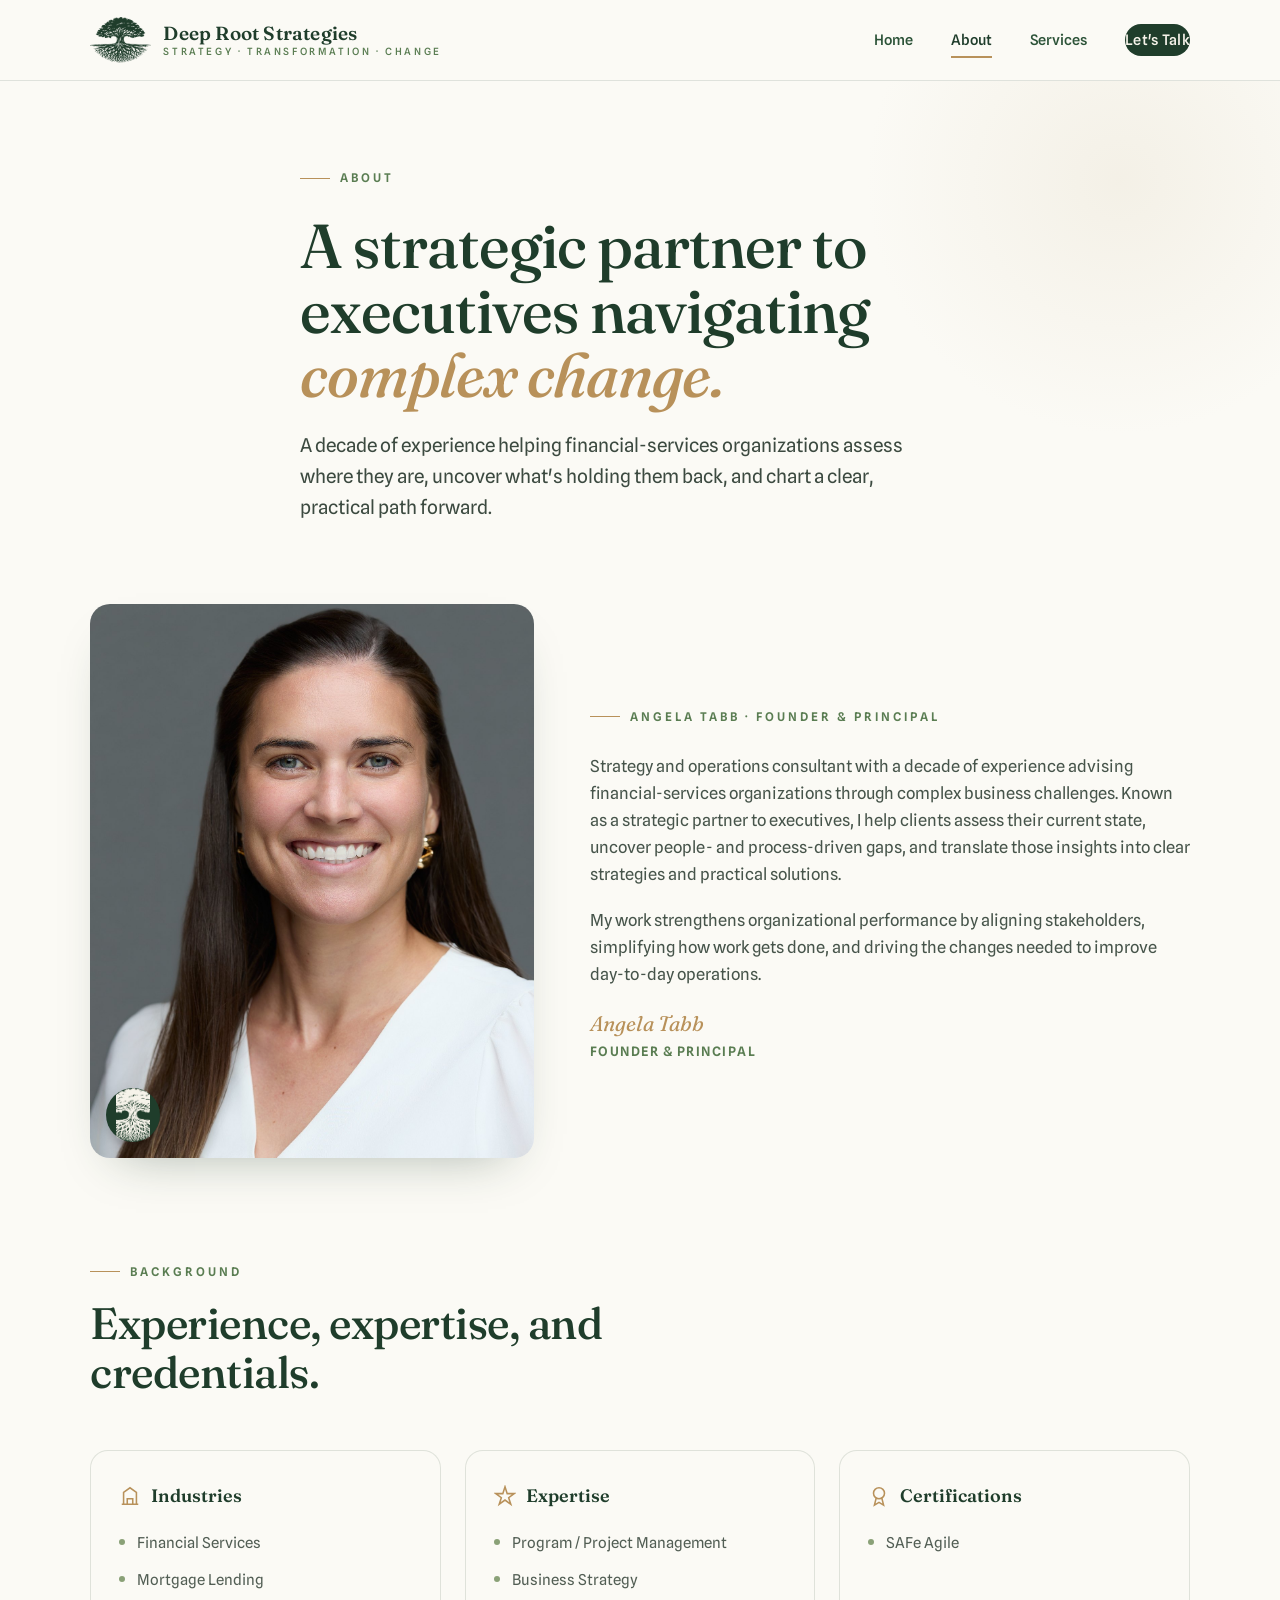
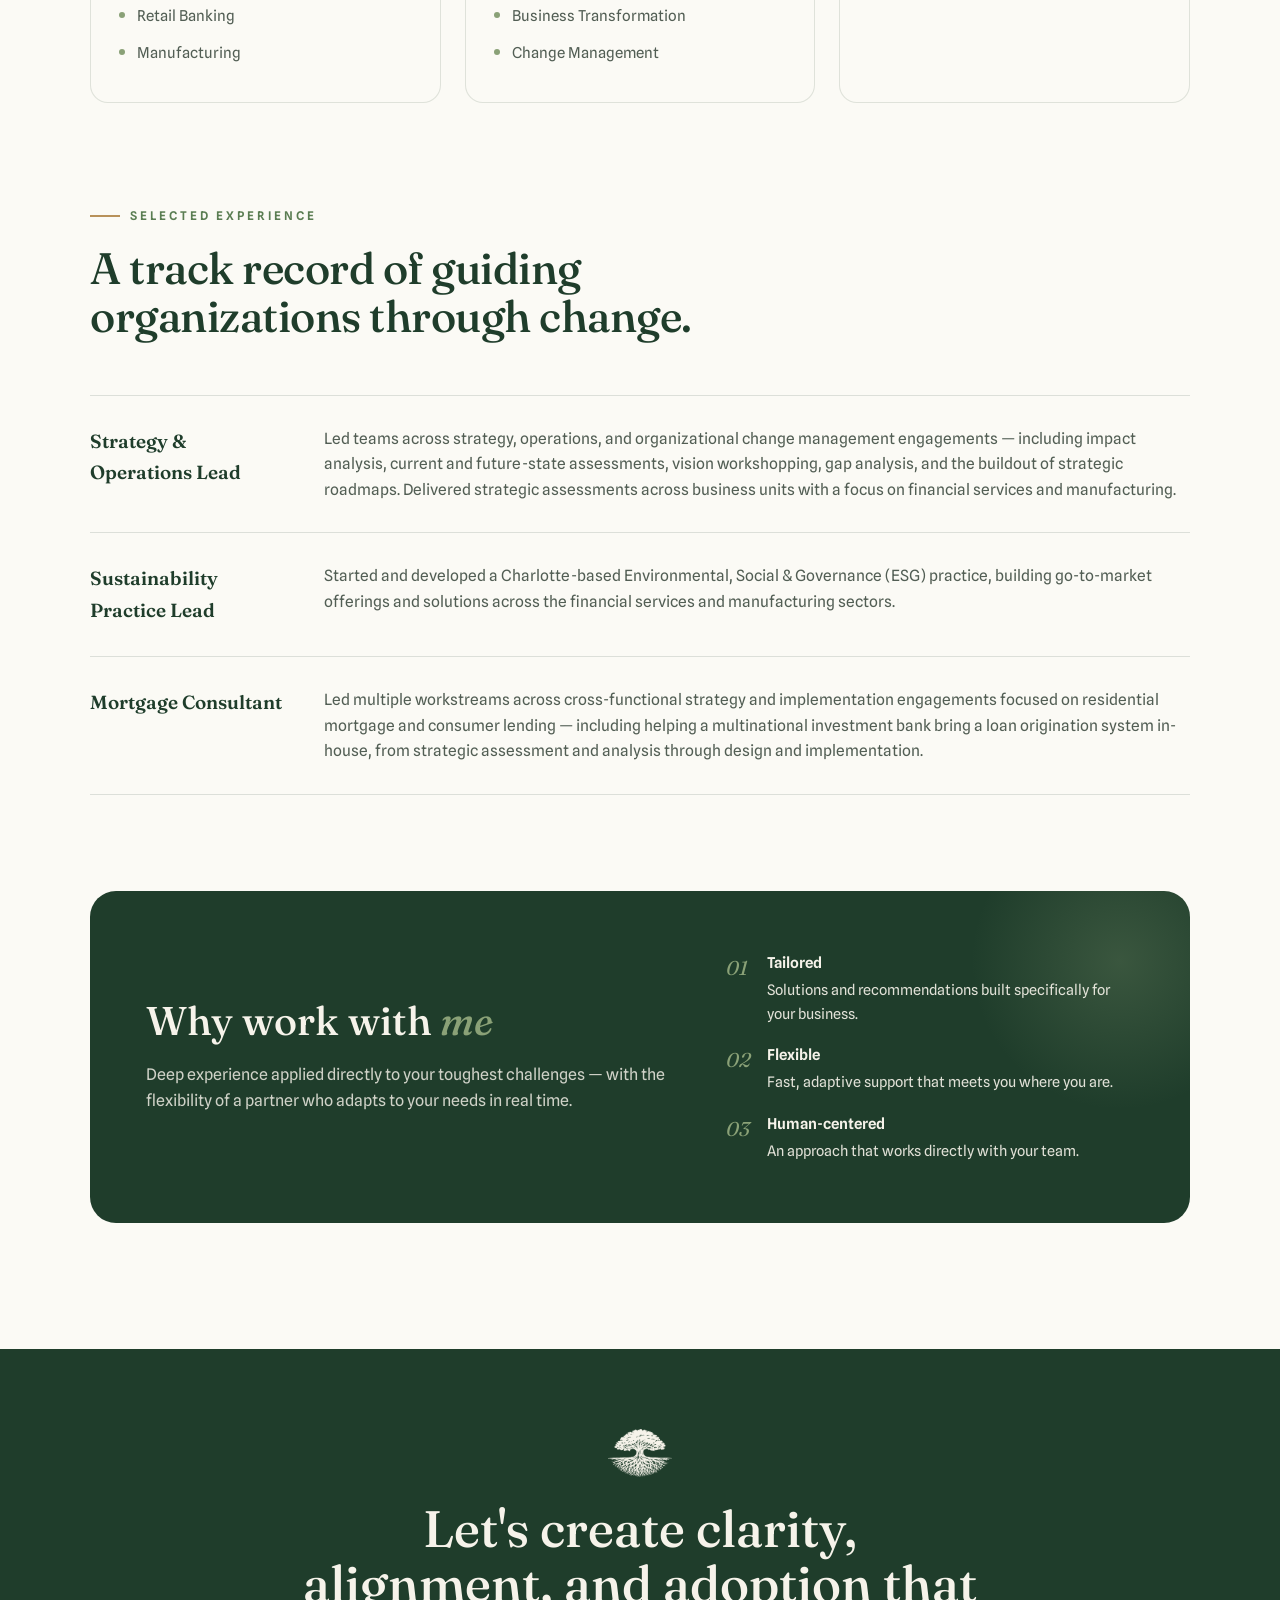
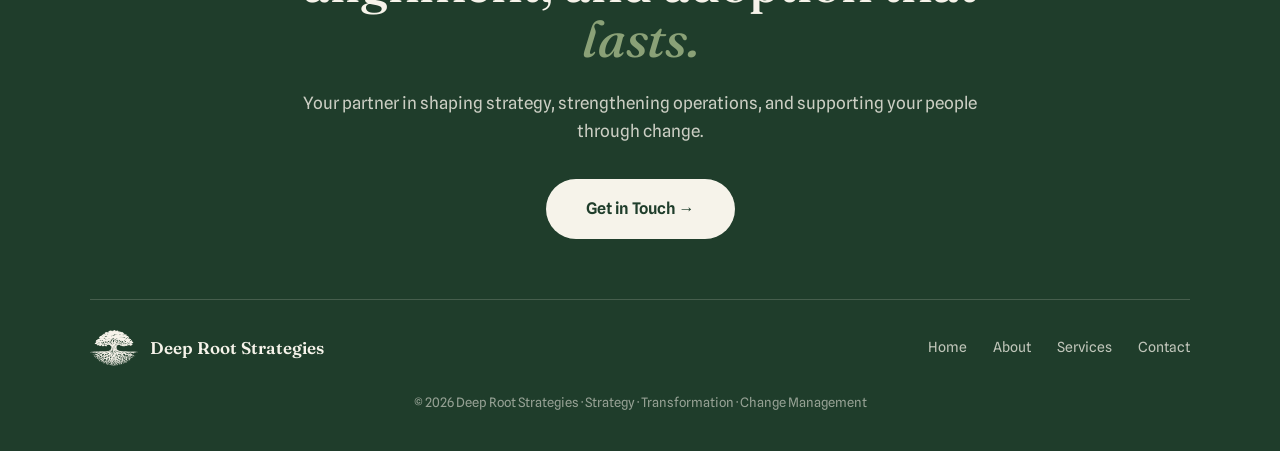
==== about.html @ 3d33b296 "Add website files" ====
<!DOCTYPE html>
<html lang="en">
<head>
<meta charset="UTF-8">
<meta name="viewport" content="width=device-width, initial-scale=1.0">
<title>About Angela Tabb — Deep Root Strategies</title>
<meta name="description" content="Angela Tabb is a strategy and operations consultant with a decade of experience advising financial-services organizations through complex change.">
<meta name="author" content="Angela Tabb">
<link rel="canonical" href="https://www.deeproot-strategies.com/about.html">

<meta property="og:type" content="profile">
<meta property="og:title" content="About Angela Tabb — Deep Root Strategies">
<meta property="og:description" content="A strategic partner to executives navigating complex change.">
<meta property="og:url" content="https://www.deeproot-strategies.com/about.html">
<meta property="og:image" content="https://www.deeproot-strategies.com/assets/icon-512.png">
<meta name="twitter:card" content="summary">

<link rel="icon" href="assets/favicon.ico" sizes="any">
<link rel="icon" type="image/svg+xml" href="assets/favicon.svg">
<link rel="icon" type="image/png" sizes="32x32" href="assets/favicon-32.png">
<link rel="icon" type="image/png" sizes="16x16" href="assets/favicon-16.png">
<link rel="apple-touch-icon" sizes="180x180" href="assets/apple-touch-icon.png">
<link rel="manifest" href="assets/site.webmanifest">
<meta name="theme-color" content="#1f3d2b">

<link rel="preconnect" href="https://fonts.googleapis.com">
<link rel="preconnect" href="https://fonts.gstatic.com" crossorigin>
<link href="https://fonts.googleapis.com/css2?family=Fraunces:ital,opsz,wght@0,9..144,400;0,9..144,500;0,9..144,600;1,9..144,400&family=Spline+Sans:wght@400;500;600&display=swap" rel="stylesheet">
<link rel="stylesheet" href="assets/styles.css">
</head>
<body>

<nav>
  <div class="wrap nav-inner">
    <a href="index.html" class="brand">
      <img class="logo" src="assets/logo-green.png" alt="Deep Root Strategies logo">
      <span class="name">Deep Root Strategies<span>Strategy · Transformation · Change</span></span>
    </a>
    <button class="nav-toggle" aria-label="Toggle menu" onclick="document.getElementById('navlinks').classList.toggle('open')">
      <svg viewBox="0 0 24 24"><path d="M3 6h18M3 12h18M3 18h18"/></svg>
    </button>
    <div class="nav-links" id="navlinks">
      <a href="index.html">Home</a>
      <a href="about.html" class="active">About</a>
      <a href="services.html">Services</a>
      <a class="nav-cta" href="mailto:angela.tabb@deeproot-strategies.com">Let's Talk</a>
    </div>
  </div>
</nav>

<header class="page-hero">
  <div class="wrap inner">
    <span class="eyebrow">About</span>
    <h1>A strategic partner to executives navigating <em>complex change.</em></h1>
    <p class="lede">A decade of experience helping financial-services organizations assess where they are, uncover what's holding them back, and chart a clear, practical path forward.</p>
  </div>
</header>

<section class="block" style="padding-top:50px">
  <div class="wrap">
    <div class="about">
      <div class="about-img">
        <img src="assets/angela.jpg" alt="Angela Tabb, Founder &amp; Principal of Deep Root Strategies">
        <span class="leaf"><img src="assets/logo-cream.png" alt="" style="width:34px"></span>
      </div>
      <div>
        <span class="eyebrow">Angela Tabb · Founder &amp; Principal</span>
        <p>Strategy and operations consultant with a decade of experience advising financial-services organizations through complex business challenges. Known as a strategic partner to executives, I help clients assess their current state, uncover people- and process-driven gaps, and translate those insights into clear strategies and practical solutions.</p>
        <p>My work strengthens organizational performance by aligning stakeholders, simplifying how work gets done, and driving the changes needed to improve day-to-day operations.</p>
        <div class="sig">Angela Tabb</div>
        <div class="role">Founder &amp; Principal</div>
      </div>
    </div>
  </div>
</section>

<section class="block" style="padding-top:0">
  <div class="wrap">
    <div class="sec-head">
      <span class="eyebrow">Background</span>
      <h2>Experience, expertise, and credentials.</h2>
    </div>
    <div class="bio-grid">
      <div class="bio-card">
        <h3><svg viewBox="0 0 24 24"><path d="M3 21h18M5 21V8l7-5 7 5v13M9 21v-6h6v6"/></svg>Industries</h3>
        <ul>
          <li>Financial Services</li>
          <li>Mortgage Lending</li>
          <li>Retail Banking</li>
          <li>Manufacturing</li>
        </ul>
      </div>
      <div class="bio-card">
        <h3><svg viewBox="0 0 24 24"><path d="M12 2l2.4 7.4H22l-6 4.5 2.3 7.1L12 16.4 5.7 21l2.3-7.1-6-4.5h7.6z"/></svg>Expertise</h3>
        <ul>
          <li>Program / Project Management</li>
          <li>Business Strategy</li>
          <li>Business Transformation</li>
          <li>Change Management</li>
        </ul>
      </div>
      <div class="bio-card">
        <h3><svg viewBox="0 0 24 24"><circle cx="12" cy="9" r="6"/><path d="M9 14l-2 8 5-3 5 3-2-8"/></svg>Certifications</h3>
        <ul>
          <li>SAFe Agile</li>
        </ul>
      </div>
    </div>
  </div>
</section>

<section class="block" style="padding-top:0">
  <div class="wrap">
    <div class="sec-head">
      <span class="eyebrow">Selected Experience</span>
      <h2>A track record of guiding organizations through change.</h2>
    </div>
    <div class="exp">
      <div class="exp-item">
        <div class="role-t">Strategy &amp; Operations Lead</div>
        <p>Led teams across strategy, operations, and organizational change management engagements — including impact analysis, current and future-state assessments, vision workshopping, gap analysis, and the buildout of strategic roadmaps. Delivered strategic assessments across business units with a focus on financial services and manufacturing.</p>
      </div>
      <div class="exp-item">
        <div class="role-t">Sustainability Practice Lead</div>
        <p>Started and developed a Charlotte-based Environmental, Social &amp; Governance (ESG) practice, building go-to-market offerings and solutions across the financial services and manufacturing sectors.</p>
      </div>
      <div class="exp-item">
        <div class="role-t">Mortgage Consultant</div>
        <p>Led multiple workstreams across cross-functional strategy and implementation engagements focused on residential mortgage and consumer lending — including helping a multinational investment bank bring a loan origination system in-house, from strategic assessment and analysis through design and implementation.</p>
      </div>
    </div>
  </div>
</section>

<section class="block" style="padding-top:0">
  <div class="wrap">
    <div class="ai-band">
      <div>
        <h2>Why work with <em>me</em></h2>
        <p>Deep experience applied directly to your toughest challenges — with the flexibility of a partner who adapts to your needs in real time.</p>
      </div>
      <div class="ai-points">
        <div class="ai-point"><span class="n">01</span><span class="t"><b>Tailored</b>Solutions and recommendations built specifically for your business.</span></div>
        <div class="ai-point"><span class="n">02</span><span class="t"><b>Flexible</b>Fast, adaptive support that meets you where you are.</span></div>
        <div class="ai-point"><span class="n">03</span><span class="t"><b>Human-centered</b>An approach that works directly with your team.</span></div>
      </div>
    </div>
  </div>
</section>

<footer id="contact">
  <div class="wrap">
    <div class="foot-cta">
      <img class="foot-logo" src="assets/logo-cream.png" alt="Deep Root Strategies">
      <h2>Let's create clarity, alignment, and adoption that <em>lasts.</em></h2>
      <p>Your partner in shaping strategy, strengthening operations, and supporting your people through change.</p>
      <a class="foot-btn" href="mailto:angela.tabb@deeproot-strategies.com">Get in Touch →</a>
    </div>
    <div class="foot-bottom">
      <div class="foot-brand">
        <img class="logo" src="assets/logo-cream.png" alt="">
        <span class="name">Deep Root Strategies</span>
      </div>
      <div class="foot-links">
        <a href="index.html">Home</a><a href="about.html">About</a><a href="services.html">Services</a>
        <a href="mailto:angela.tabb@deeproot-strategies.com">Contact</a>
      </div>
      <div class="foot-meta">© 2026 Deep Root Strategies · Strategy · Transformation · Change Management</div>
    </div>
  </div>
</footer>

</body>
</html>
---- assets/styles.css ----
/* ============================================================
   Deep Root Strategies — shared styles
   Editorial / refined direction (forest green + cream)
   ============================================================ */
:root{
  --forest:#1f3d2b;
  --forest-2:#2c5338;
  --moss:#5a7d52;
  --sage:#8aa177;
  --cream:#f6f3ea;
  --cream-2:#efeadd;
  --ink:#1a2620;
  --paper:#fbfaf5;
  --gold:#b8915a;
  --muted:#525e54;
}
*{box-sizing:border-box;margin:0;padding:0}
html{scroll-behavior:smooth}
body{
  font-family:'Spline Sans',sans-serif;
  color:var(--ink);
  background:var(--paper);
  line-height:1.65;
  -webkit-font-smoothing:antialiased;
}
.serif{font-family:'Fraunces',serif}
a{color:inherit;text-decoration:none}
img{display:block;max-width:100%}
.wrap{max-width:1180px;margin:0 auto;padding:0 40px}

/* ---------- NAV ---------- */
nav{
  position:sticky;top:0;z-index:50;
  background:rgba(251,250,245,.88);
  backdrop-filter:blur(10px);
  border-bottom:1px solid rgba(31,61,43,.12);
}
.nav-inner{display:flex;align-items:center;justify-content:space-between;height:80px}
.brand{display:flex;align-items:center;gap:12px}
.brand .logo{height:46px;width:auto;flex-shrink:0}
.brand .name{font-family:'Fraunces',serif;font-weight:600;font-size:19px;letter-spacing:.2px;color:var(--forest);line-height:1.05}
.brand .name span{display:block;font-family:'Spline Sans',sans-serif;font-weight:500;font-size:10px;letter-spacing:2.6px;text-transform:uppercase;color:var(--moss);margin-top:2px}
.nav-links{display:flex;gap:38px;align-items:center}
.nav-links a{font-size:14.5px;font-weight:500;color:var(--forest-2);position:relative;padding:4px 0}
.nav-links a:not(.nav-cta)::after{content:"";position:absolute;left:0;bottom:-2px;width:0;height:1.5px;background:var(--gold);transition:width .3s}
.nav-links a:not(.nav-cta):hover::after{width:100%}
.nav-links a.active:not(.nav-cta){color:var(--forest)}
.nav-links a.active:not(.nav-cta)::after{width:100%}
.nav-cta{background:var(--forest);color:var(--cream)!important;padding:11px 26px;border-radius:30px;font-size:13.5px;letter-spacing:.3px;transition:background .25s;white-space:nowrap}
.nav-cta:hover{background:var(--forest-2)}

/* mobile nav toggle */
.nav-toggle{display:none;background:none;border:none;cursor:pointer;width:42px;height:42px;align-items:center;justify-content:center}
.nav-toggle svg{width:26px;height:26px;stroke:var(--forest);stroke-width:1.8;fill:none}

/* ---------- BUTTONS ---------- */
.btn-primary{background:var(--forest);color:var(--cream);padding:15px 30px;border-radius:32px;font-weight:500;font-size:15px;transition:transform .2s,background .25s;display:inline-block}
.btn-primary:hover{transform:translateY(-2px);background:var(--forest-2)}
.btn-ghost{color:var(--forest);font-weight:500;font-size:15px;padding:15px 6px;border-bottom:1.5px solid transparent;transition:border-color .25s;display:inline-block}
.btn-ghost:hover{border-color:var(--gold)}

/* ---------- SHARED EYEBROW + SECTION HEAD ---------- */
.eyebrow{display:inline-flex;align-items:center;gap:10px;font-size:12px;letter-spacing:3px;text-transform:uppercase;color:var(--moss);font-weight:600;margin-bottom:26px}
.eyebrow::before{content:"";width:30px;height:1.5px;background:var(--gold)}
section.block{padding:96px 0}
.sec-head{max-width:620px;margin-bottom:54px}
.sec-head .eyebrow{margin-bottom:18px}
.sec-head h2{font-family:'Fraunces',serif;font-weight:500;font-size:clamp(30px,3.6vw,44px);line-height:1.1;letter-spacing:-.5px;color:var(--forest)}
.sec-head p{margin-top:18px;font-size:17px;color:#46544a}

/* ---------- PAGE HERO (inner pages) ---------- */
.page-hero{padding:80px 0 30px;position:relative;overflow:hidden}
.page-hero::before{content:"";position:absolute;top:-180px;right:-120px;width:560px;height:560px;border-radius:50%;background:radial-gradient(circle,var(--cream-2),transparent 64%);opacity:.6;z-index:0}
.page-hero .inner{position:relative;z-index:1;max-width:760px}
.page-hero h1{font-family:'Fraunces',serif;font-weight:500;font-size:clamp(38px,5vw,62px);line-height:1.04;letter-spacing:-1px;color:var(--forest);margin-bottom:22px}
.page-hero h1 em{font-style:italic;color:var(--gold)}
.page-hero p.lede{font-size:19px;color:#3c4a40;max-width:620px}

/* ---------- HOME HERO ---------- */
.hero{padding:96px 0 80px;position:relative;overflow:hidden}
.hero::before{content:"";position:absolute;top:-160px;left:50%;transform:translateX(-50%);width:760px;height:760px;border-radius:50%;background:radial-gradient(circle,var(--cream-2),transparent 62%);opacity:.7;z-index:0}
.hero-grid{display:grid;grid-template-columns:1.05fr .95fr;gap:60px;align-items:center;position:relative;z-index:1}
.hero h1{font-family:'Fraunces',serif;font-weight:500;font-size:clamp(40px,5.4vw,68px);line-height:1.04;letter-spacing:-1px;color:var(--forest);margin-bottom:26px}
.hero h1 em{font-style:italic;color:var(--gold)}
.hero p.lede{font-size:18.5px;color:#3c4a40;max-width:480px;margin-bottom:36px}
.hero-actions{display:flex;gap:16px;align-items:center;flex-wrap:wrap}
.hero-visual{position:relative;display:flex;justify-content:center;align-items:center}
.logo-stage{position:relative;width:100%;max-width:440px;aspect-ratio:1/1;display:grid;place-items:center}
.logo-stage .ring{position:absolute;inset:0;border-radius:50%;background:var(--forest);box-shadow:0 30px 70px -28px rgba(31,61,43,.55)}
.logo-stage .ring2{position:absolute;inset:-18px;border-radius:50%;border:1px solid rgba(31,61,43,.18)}
.logo-stage .ring3{position:absolute;inset:-40px;border-radius:50%;border:1px solid rgba(31,61,43,.1)}
.logo-stage .hero-logo{position:relative;z-index:2;width:72%;height:auto;color:var(--cream);filter:drop-shadow(0 8px 18px rgba(0,0,0,.25))}
.hero-badge{position:absolute;right:-10px;bottom:26px;background:var(--cream);border:1px solid var(--cream-2);border-radius:16px;padding:16px 20px;box-shadow:0 18px 40px -18px rgba(31,61,43,.4);max-width:200px;z-index:3}
.hero-badge .big{font-family:'Fraunces',serif;font-size:28px;font-weight:600;color:var(--forest);line-height:1}
.hero-badge .small{font-size:12px;color:var(--moss);margin-top:6px;letter-spacing:.3px}

/* ---------- STRIP ---------- */
.strip{background:var(--forest);color:var(--cream);padding:22px 0}
.strip-inner{display:flex;justify-content:center;gap:50px;flex-wrap:wrap;font-family:'Fraunces',serif;font-style:italic;font-size:18px;color:var(--cream)}
.strip-inner .dot{color:var(--sage)}

/* ---------- SERVICE CARDS ---------- */
.cards{display:grid;grid-template-columns:repeat(3,1fr);gap:24px}
.card{background:var(--paper);border:1px solid rgba(31,61,43,.13);border-radius:18px;padding:34px 30px;transition:transform .3s,box-shadow .3s,border-color .3s;position:relative;overflow:hidden}
.card::before{content:"";position:absolute;top:0;left:0;width:100%;height:4px;background:var(--sage);transform:scaleX(0);transform-origin:left;transition:transform .35s}
.card:hover{transform:translateY(-6px);box-shadow:0 24px 50px -28px rgba(31,61,43,.4);border-color:transparent}
.card:hover::before{transform:scaleX(1)}
.card .ic{width:48px;height:48px;border-radius:13px;background:var(--cream-2);display:grid;place-items:center;margin-bottom:20px}
.card .ic svg{width:25px;height:25px;stroke:var(--forest);fill:none;stroke-width:1.6}
.card h3{font-family:'Fraunces',serif;font-weight:600;font-size:22px;color:var(--forest);margin-bottom:10px}
.card p{font-size:14.5px;color:var(--muted);line-height:1.6}
.card .tag{display:inline-block;margin-top:16px;font-size:11.5px;letter-spacing:1.5px;text-transform:uppercase;color:var(--gold);font-weight:600}

/* ---------- AI BAND ---------- */
.ai-band{background:var(--forest);color:var(--cream);border-radius:26px;padding:60px 56px;display:grid;grid-template-columns:1.3fr 1fr;gap:50px;align-items:center;position:relative;overflow:hidden}
.ai-band::after{content:"";position:absolute;right:-80px;top:-80px;width:300px;height:300px;border-radius:50%;background:radial-gradient(circle,rgba(138,161,119,.25),transparent 70%)}
.ai-band h2{font-family:'Fraunces',serif;font-weight:500;font-size:clamp(28px,3.3vw,40px);line-height:1.12;margin-bottom:18px}
.ai-band h2 em{font-style:italic;color:var(--sage)}
.ai-band p{font-size:16px;color:rgba(246,243,234,.82);line-height:1.65}
.ai-points{display:flex;flex-direction:column;gap:18px;position:relative;z-index:2}
.ai-point{display:flex;gap:15px;align-items:flex-start}
.ai-point .n{font-family:'Fraunces',serif;font-style:italic;font-size:20px;color:var(--sage);flex-shrink:0;width:26px}
.ai-point .t{font-size:14.5px;color:rgba(246,243,234,.9)}
.ai-point .t b{color:var(--cream);font-weight:600;display:block;font-size:15px;margin-bottom:2px}

/* ---------- ABOUT ---------- */
.about{display:grid;grid-template-columns:.85fr 1.15fr;gap:56px;align-items:center}
.about-img{position:relative;border-radius:20px;overflow:hidden;aspect-ratio:4/5;box-shadow:0 22px 50px -28px rgba(31,61,43,.4)}
.about-img img{width:100%;height:100%;object-fit:cover;object-position:center top}
.about-img .leaf{position:absolute;left:16px;bottom:16px;width:54px;height:54px;background:var(--forest);border-radius:50%;display:grid;place-items:center;box-shadow:0 6px 16px -6px rgba(0,0,0,.5)}
.about-img .leaf svg{width:34px;height:auto;color:var(--cream)}
.about h2{font-family:'Fraunces',serif;font-weight:500;font-size:clamp(28px,3.4vw,42px);color:var(--forest);line-height:1.1;margin-bottom:22px}
.about p{font-size:16.5px;color:#46544a;margin-bottom:18px}
.about .sig{font-family:'Fraunces',serif;font-style:italic;font-size:21px;color:var(--gold);margin-top:8px}
.about .role{font-size:13px;letter-spacing:1.5px;text-transform:uppercase;color:var(--moss);font-weight:600}

/* ---------- ABOUT PAGE EXTRAS ---------- */
.bio-grid{display:grid;grid-template-columns:repeat(3,1fr);gap:24px;margin-top:10px}
.bio-card{background:var(--paper);border:1px solid rgba(31,61,43,.13);border-radius:18px;padding:30px 28px}
.bio-card h3{font-family:'Fraunces',serif;font-weight:600;font-size:18px;color:var(--forest);margin-bottom:14px;display:flex;align-items:center;gap:10px}
.bio-card h3 svg{width:22px;height:22px;stroke:var(--gold);fill:none;stroke-width:1.7}
.bio-card ul{list-style:none}
.bio-card li{font-size:15px;color:var(--muted);padding:6px 0 6px 18px;position:relative}
.bio-card li::before{content:"";position:absolute;left:0;top:14px;width:6px;height:6px;border-radius:50%;background:var(--sage)}

.exp{display:flex;flex-direction:column;gap:0}
.exp-item{display:grid;grid-template-columns:200px 1fr;gap:34px;padding:30px 0;border-top:1px solid rgba(31,61,43,.14)}
.exp-item:last-child{border-bottom:1px solid rgba(31,61,43,.14)}
.exp-item .role-t{font-family:'Fraunces',serif;font-weight:600;font-size:19px;color:var(--forest)}
.exp-item p{font-size:15.5px;color:var(--muted)}

/* ---------- SERVICES PAGE ---------- */
.svc-detail{display:grid;grid-template-columns:1fr;gap:0}
.svc-block{display:grid;grid-template-columns:.9fr 1.1fr;gap:50px;align-items:center;padding:56px 0;border-top:1px solid rgba(31,61,43,.14)}
.svc-block:first-child{border-top:none}
.svc-block.flip .svc-visual{order:2}
.svc-visual{background:var(--forest);border-radius:22px;aspect-ratio:5/4;display:grid;place-items:center;position:relative;overflow:hidden;box-shadow:0 24px 50px -30px rgba(31,61,43,.5)}
.svc-visual::after{content:"";position:absolute;inset:0;background:radial-gradient(circle at 70% 20%,rgba(138,161,119,.25),transparent 60%)}
.svc-visual .big-ic{position:relative;z-index:2;width:96px;height:96px}
.svc-visual .big-ic svg{width:100%;height:100%;stroke:var(--cream);fill:none;stroke-width:1.2}
.svc-visual .lbl{position:absolute;bottom:22px;left:24px;z-index:2;font-family:'Fraunces',serif;font-style:italic;color:var(--sage);font-size:17px}
.svc-text .num{font-family:'Fraunces',serif;font-style:italic;color:var(--gold);font-size:17px;margin-bottom:8px}
.svc-text h2{font-family:'Fraunces',serif;font-weight:500;font-size:clamp(26px,3.2vw,38px);color:var(--forest);line-height:1.1;margin-bottom:16px}
.svc-text p.d{font-size:16.5px;color:#46544a;margin-bottom:20px}
.svc-text .areas{display:grid;gap:10px}
.svc-text .areas .a{display:flex;gap:12px;align-items:flex-start;font-size:15px;color:var(--muted)}
.svc-text .areas .a svg{width:20px;height:20px;stroke:var(--moss);fill:none;stroke-width:2;flex-shrink:0;margin-top:2px}

/* ---------- FOOTER ---------- */
footer{background:var(--forest);color:var(--cream);padding:80px 0 38px;margin-top:30px}
.foot-cta{text-align:center;max-width:680px;margin:0 auto 60px}
.foot-cta .foot-logo{width:64px;height:auto;margin:0 auto 24px;color:var(--cream)}
.foot-cta h2{font-family:'Fraunces',serif;font-weight:500;font-size:clamp(30px,4vw,52px);line-height:1.08;margin-bottom:22px}
.foot-cta h2 em{font-style:italic;color:var(--sage)}
.foot-cta p{font-size:17px;color:rgba(246,243,234,.8);margin-bottom:34px}
.foot-btn{background:var(--cream);color:var(--forest);padding:17px 40px;border-radius:34px;font-weight:600;font-size:16px;display:inline-block;transition:transform .2s}
.foot-btn:hover{transform:translateY(-2px)}
.foot-bottom{border-top:1px solid rgba(246,243,234,.18);padding-top:30px;display:flex;justify-content:space-between;align-items:center;flex-wrap:wrap;gap:18px}
.foot-brand{display:flex;align-items:center;gap:12px}
.foot-brand .logo{height:36px;width:auto;color:var(--cream)}
.foot-brand .name{font-family:'Fraunces',serif;font-weight:600;font-size:17px}
.foot-links{display:flex;gap:26px;font-size:14px;color:rgba(246,243,234,.75)}
.foot-links a:hover{color:var(--cream)}
.foot-meta{font-size:13px;color:rgba(246,243,234,.55);width:100%;text-align:center;margin-top:8px}

/* ---------- RESPONSIVE ---------- */
@media(max-width:880px){
  .hero-grid,.ai-band,.about,.svc-block,.svc-block.flip{grid-template-columns:1fr;gap:40px}
  .svc-block.flip .svc-visual{order:0}
  .cards,.bio-grid{grid-template-columns:1fr}
  .exp-item{grid-template-columns:1fr;gap:8px}
  .nav-links{
    display:none;position:absolute;top:80px;left:0;right:0;
    flex-direction:column;gap:0;background:var(--paper);
    border-bottom:1px solid rgba(31,61,43,.12);padding:10px 0;
  }
  .nav-links.open{display:flex}
  .nav-links a{padding:14px 40px;width:100%}
  .nav-links a.nav-cta{margin:10px 40px;text-align:center;width:auto}
  .nav-toggle{display:flex}
  .wrap{padding:0 24px}
  .hero-visual{max-width:360px;margin:0 auto}
  .ai-band{padding:44px 30px}
  .logo-stage{max-width:320px}
  section.block{padding:64px 0}
}
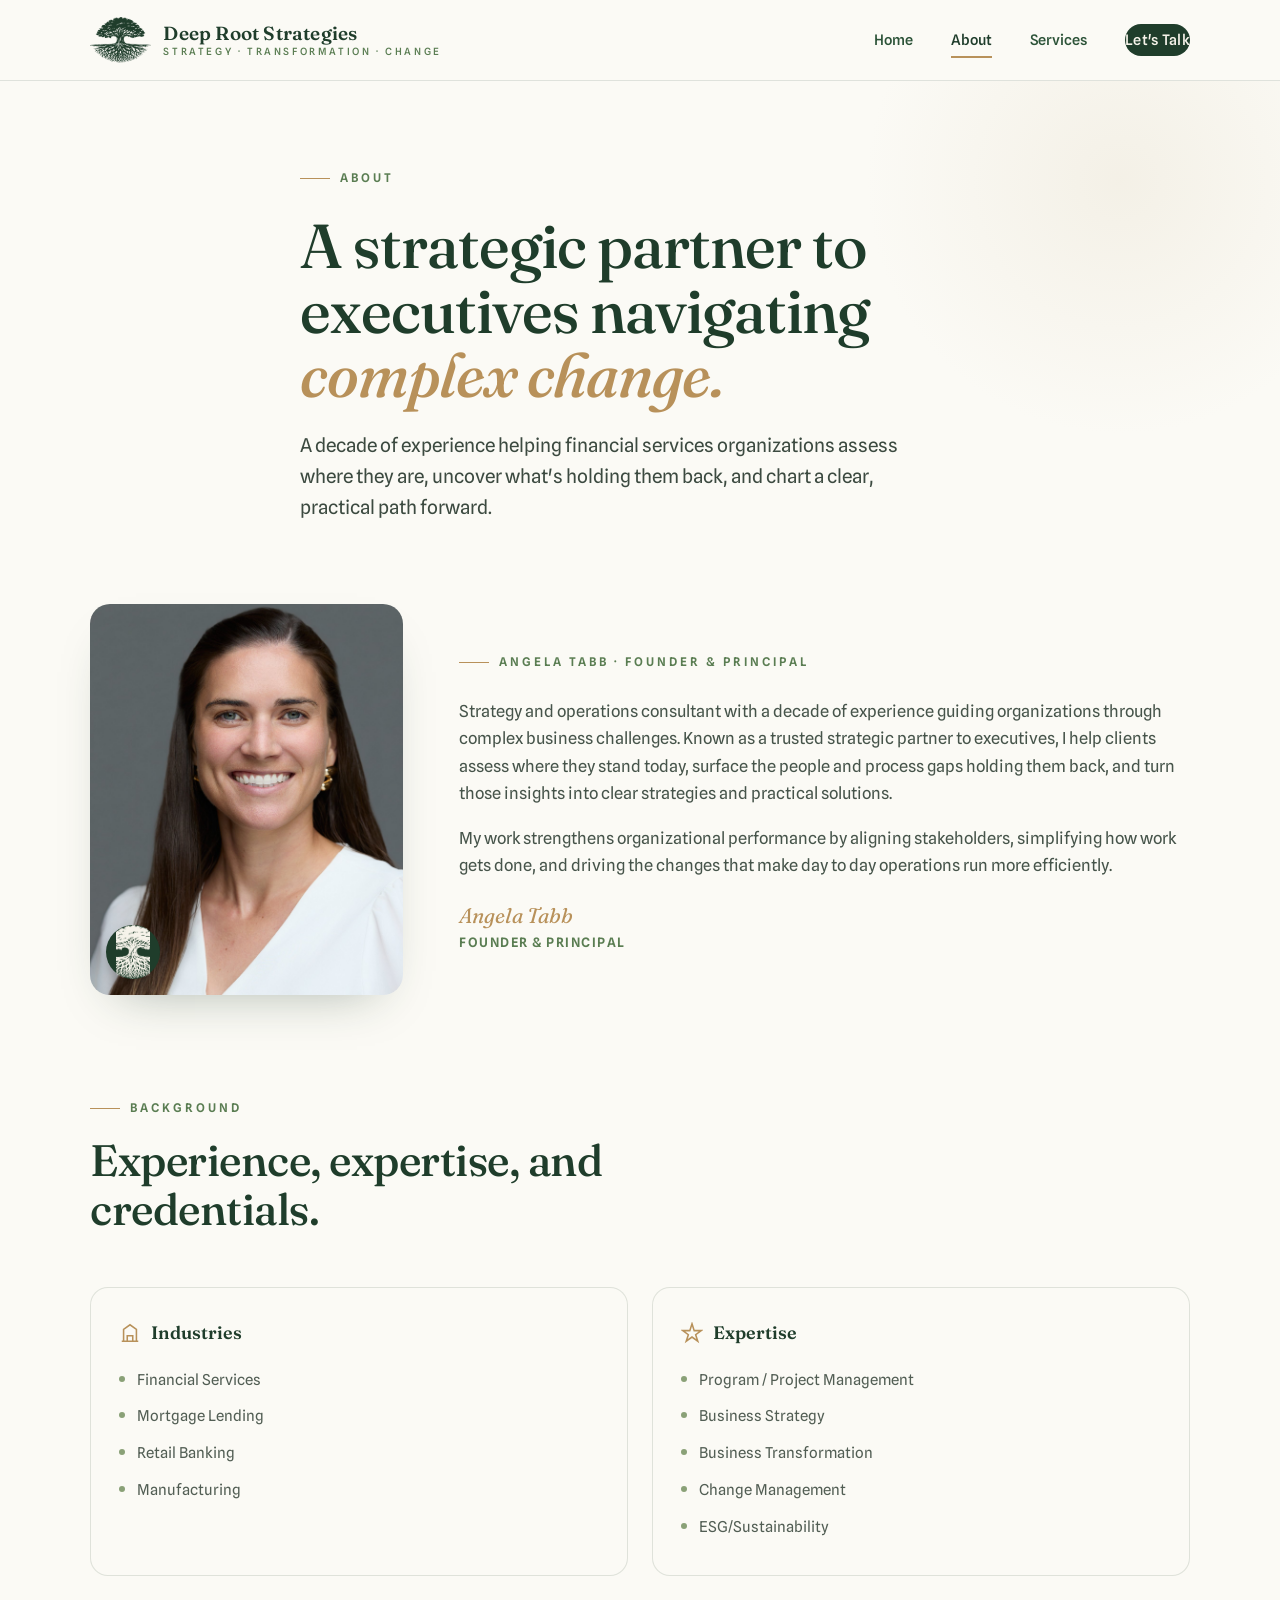
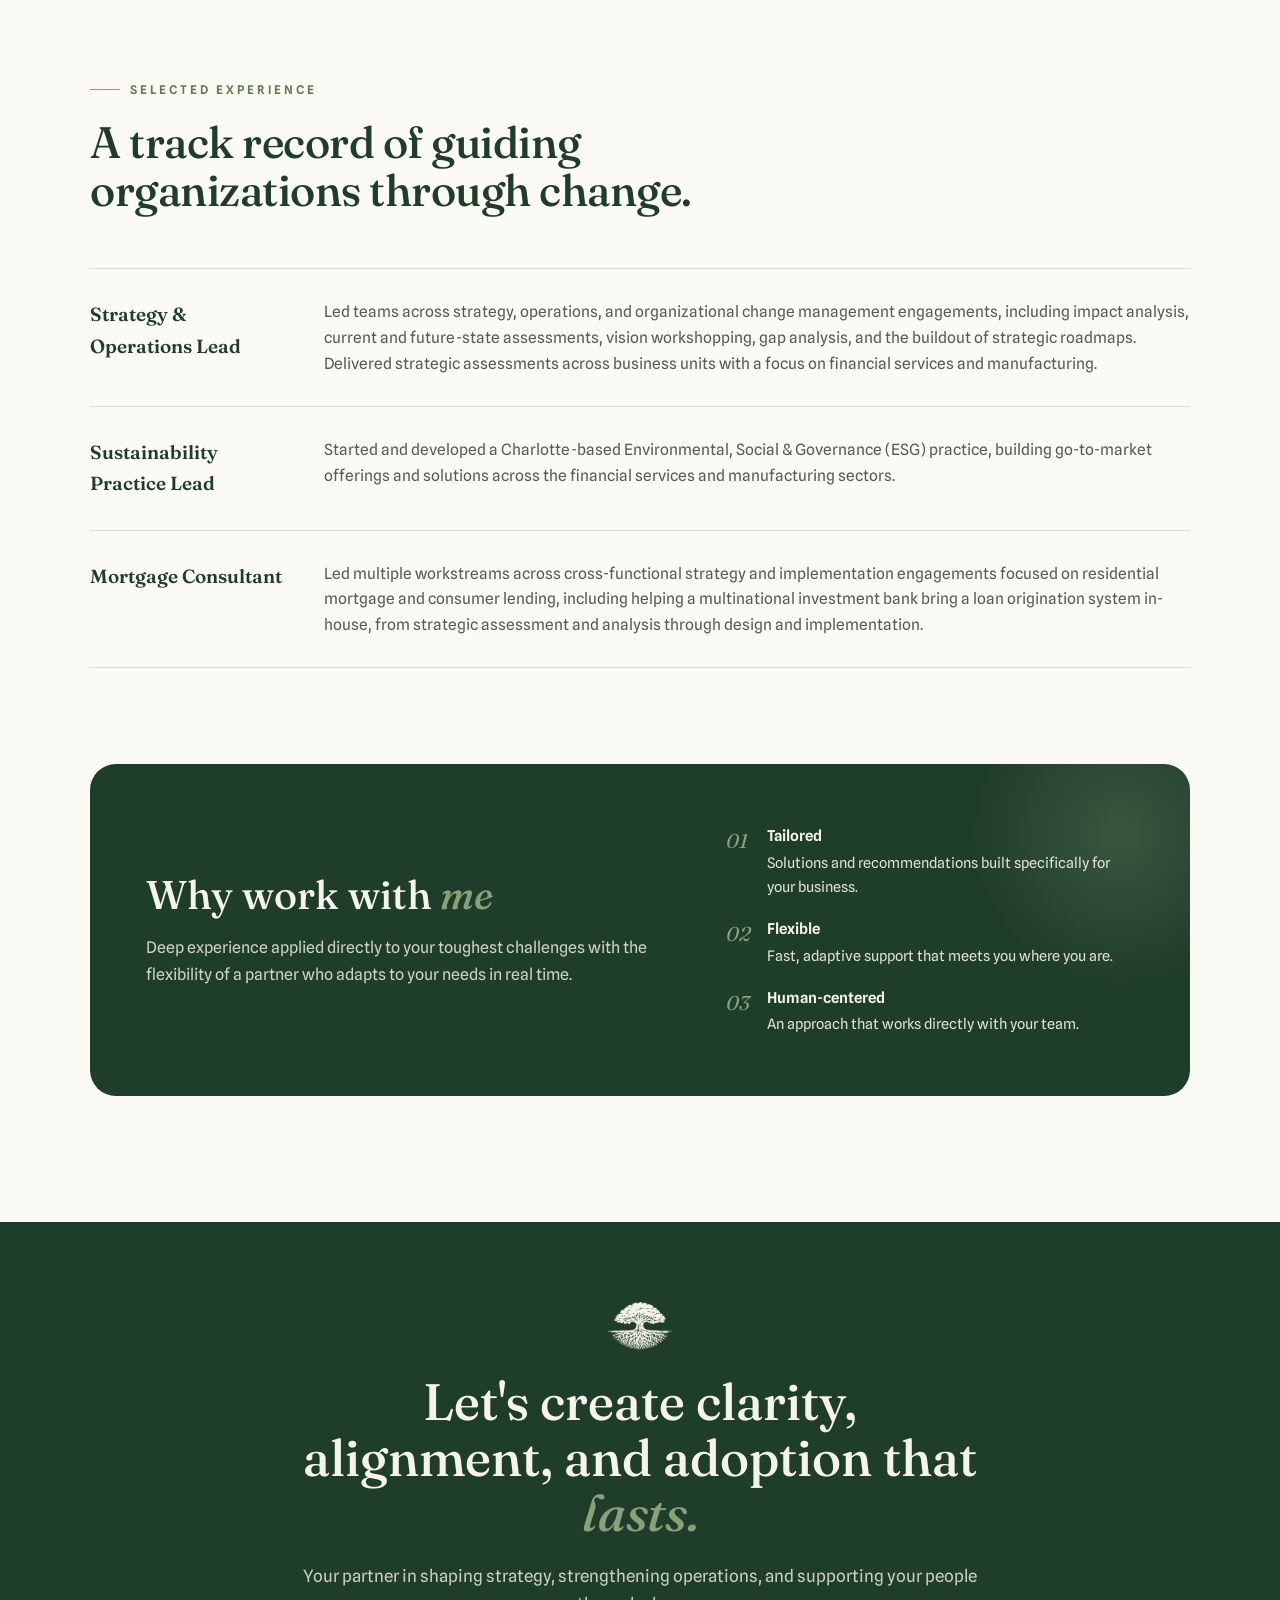
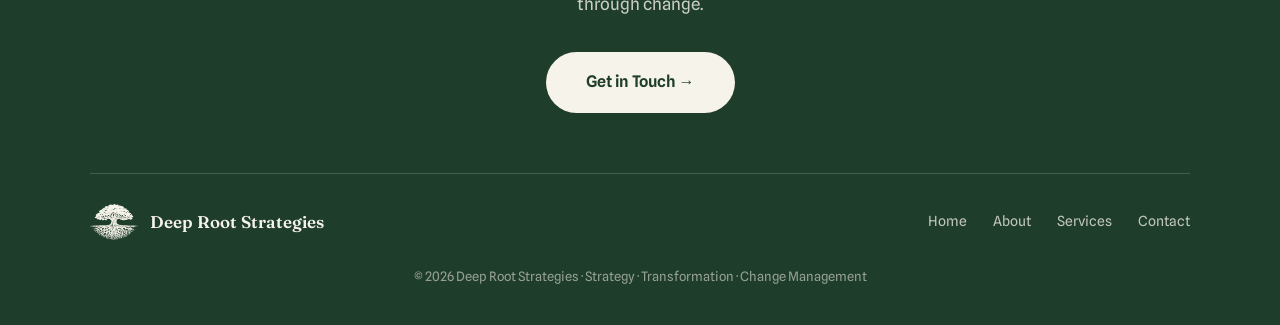
==== commit 83bdb90a: "Update about, index, and services pages - about.html: shrink Angela photo ~30%, remove Certification" ====
--- a/about.html
+++ b/about.html
@@ -52,21 +52,21 @@
   <div class="wrap inner">
     <span class="eyebrow">About</span>
     <h1>A strategic partner to executives navigating <em>complex change.</em></h1>
-    <p class="lede">A decade of experience helping financial-services organizations assess where they are, uncover what's holding them back, and chart a clear, practical path forward.</p>
+    <p class="lede">A decade of experience helping financial services organizations assess where they are, uncover what's holding them back, and chart a clear, practical path forward.</p>
   </div>
 </header>
 
 <section class="block" style="padding-top:50px">
   <div class="wrap">
-    <div class="about">
+    <div class="about" style="grid-template-columns:.6fr 1.4fr">
       <div class="about-img">
         <img src="assets/angela.jpg" alt="Angela Tabb, Founder &amp; Principal of Deep Root Strategies">
         <span class="leaf"><img src="assets/logo-cream.png" alt="" style="width:34px"></span>
       </div>
       <div>
         <span class="eyebrow">Angela Tabb · Founder &amp; Principal</span>
-        <p>Strategy and operations consultant with a decade of experience advising financial-services organizations through complex business challenges. Known as a strategic partner to executives, I help clients assess their current state, uncover people- and process-driven gaps, and translate those insights into clear strategies and practical solutions.</p>
-        <p>My work strengthens organizational performance by aligning stakeholders, simplifying how work gets done, and driving the changes needed to improve day-to-day operations.</p>
+        <p>Strategy and operations consultant with a decade of experience guiding organizations through complex business challenges. Known as a trusted strategic partner to executives, I help clients assess where they stand today, surface the people and process gaps holding them back, and turn those insights into clear strategies and practical solutions.</p>
+        <p>My work strengthens organizational performance by aligning stakeholders, simplifying how work gets done, and driving the changes that make day to day operations run more efficiently.</p>
         <div class="sig">Angela Tabb</div>
         <div class="role">Founder &amp; Principal</div>
       </div>
@@ -80,7 +80,7 @@
       <span class="eyebrow">Background</span>
       <h2>Experience, expertise, and credentials.</h2>
     </div>
-    <div class="bio-grid">
+    <div class="bio-grid" style="grid-template-columns:repeat(2,1fr)">
       <div class="bio-card">
         <h3><svg viewBox="0 0 24 24"><path d="M3 21h18M5 21V8l7-5 7 5v13M9 21v-6h6v6"/></svg>Industries</h3>
         <ul>
@@ -97,12 +97,7 @@
           <li>Business Strategy</li>
           <li>Business Transformation</li>
           <li>Change Management</li>
-        </ul>
-      </div>
-      <div class="bio-card">
-        <h3><svg viewBox="0 0 24 24"><circle cx="12" cy="9" r="6"/><path d="M9 14l-2 8 5-3 5 3-2-8"/></svg>Certifications</h3>
-        <ul>
-          <li>SAFe Agile</li>
+          <li>ESG/Sustainability</li>
         </ul>
       </div>
     </div>
@@ -118,7 +113,7 @@
     <div class="exp">
       <div class="exp-item">
         <div class="role-t">Strategy &amp; Operations Lead</div>
-        <p>Led teams across strategy, operations, and organizational change management engagements — including impact analysis, current and future-state assessments, vision workshopping, gap analysis, and the buildout of strategic roadmaps. Delivered strategic assessments across business units with a focus on financial services and manufacturing.</p>
+        <p>Led teams across strategy, operations, and organizational change management engagements, including impact analysis, current and future-state assessments, vision workshopping, gap analysis, and the buildout of strategic roadmaps. Delivered strategic assessments across business units with a focus on financial services and manufacturing.</p>
       </div>
       <div class="exp-item">
         <div class="role-t">Sustainability Practice Lead</div>
@@ -126,7 +121,7 @@
       </div>
       <div class="exp-item">
         <div class="role-t">Mortgage Consultant</div>
-        <p>Led multiple workstreams across cross-functional strategy and implementation engagements focused on residential mortgage and consumer lending — including helping a multinational investment bank bring a loan origination system in-house, from strategic assessment and analysis through design and implementation.</p>
+        <p>Led multiple workstreams across cross-functional strategy and implementation engagements focused on residential mortgage and consumer lending, including helping a multinational investment bank bring a loan origination system in-house, from strategic assessment and analysis through design and implementation.</p>
       </div>
     </div>
   </div>
@@ -137,7 +132,7 @@
     <div class="ai-band">
       <div>
         <h2>Why work with <em>me</em></h2>
-        <p>Deep experience applied directly to your toughest challenges — with the flexibility of a partner who adapts to your needs in real time.</p>
+        <p>Deep experience applied directly to your toughest challenges with the flexibility of a partner who adapts to your needs in real time.</p>
       </div>
       <div class="ai-points">
         <div class="ai-point"><span class="n">01</span><span class="t"><b>Tailored</b>Solutions and recommendations built specifically for your business.</span></div>
--- a/assets/styles.css
+++ b/assets/styles.css
@@ -151,19 +151,19 @@
 
 /* ---------- SERVICES PAGE ---------- */
 .svc-detail{display:grid;grid-template-columns:1fr;gap:0}
-.svc-block{display:grid;grid-template-columns:.9fr 1.1fr;gap:50px;align-items:center;padding:56px 0;border-top:1px solid rgba(31,61,43,.14)}
+.svc-block{display:grid;grid-template-columns:.9fr 1.1fr;gap:36px;align-items:center;padding:32px 0;border-top:1px solid rgba(31,61,43,.14)}
 .svc-block:first-child{border-top:none}
 .svc-block.flip .svc-visual{order:2}
-.svc-visual{background:var(--forest);border-radius:22px;aspect-ratio:5/4;display:grid;place-items:center;position:relative;overflow:hidden;box-shadow:0 24px 50px -30px rgba(31,61,43,.5)}
+.svc-visual{background:var(--forest);border-radius:22px;height:260px;display:grid;place-items:center;position:relative;overflow:hidden;box-shadow:0 24px 50px -30px rgba(31,61,43,.5)}
 .svc-visual::after{content:"";position:absolute;inset:0;background:radial-gradient(circle at 70% 20%,rgba(138,161,119,.25),transparent 60%)}
-.svc-visual .big-ic{position:relative;z-index:2;width:96px;height:96px}
+.svc-visual .big-ic{position:relative;z-index:2;width:76px;height:76px}
 .svc-visual .big-ic svg{width:100%;height:100%;stroke:var(--cream);fill:none;stroke-width:1.2}
-.svc-visual .lbl{position:absolute;bottom:22px;left:24px;z-index:2;font-family:'Fraunces',serif;font-style:italic;color:var(--sage);font-size:17px}
+.svc-visual .lbl{position:absolute;bottom:18px;left:20px;z-index:2;font-family:'Fraunces',serif;font-style:italic;color:var(--sage);font-size:16px}
 .svc-text .num{font-family:'Fraunces',serif;font-style:italic;color:var(--gold);font-size:17px;margin-bottom:8px}
 .svc-text h2{font-family:'Fraunces',serif;font-weight:500;font-size:clamp(26px,3.2vw,38px);color:var(--forest);line-height:1.1;margin-bottom:16px}
-.svc-text p.d{font-size:16.5px;color:#46544a;margin-bottom:20px}
+.svc-text p.d{font-size:17.5px;color:#46544a;margin-bottom:20px}
 .svc-text .areas{display:grid;gap:10px}
-.svc-text .areas .a{display:flex;gap:12px;align-items:flex-start;font-size:15px;color:var(--muted)}
+.svc-text .areas .a{display:flex;gap:12px;align-items:flex-start;font-size:16px;color:var(--muted)}
 .svc-text .areas .a svg{width:20px;height:20px;stroke:var(--moss);fill:none;stroke-width:2;flex-shrink:0;margin-top:2px}
 
 /* ---------- FOOTER ---------- */
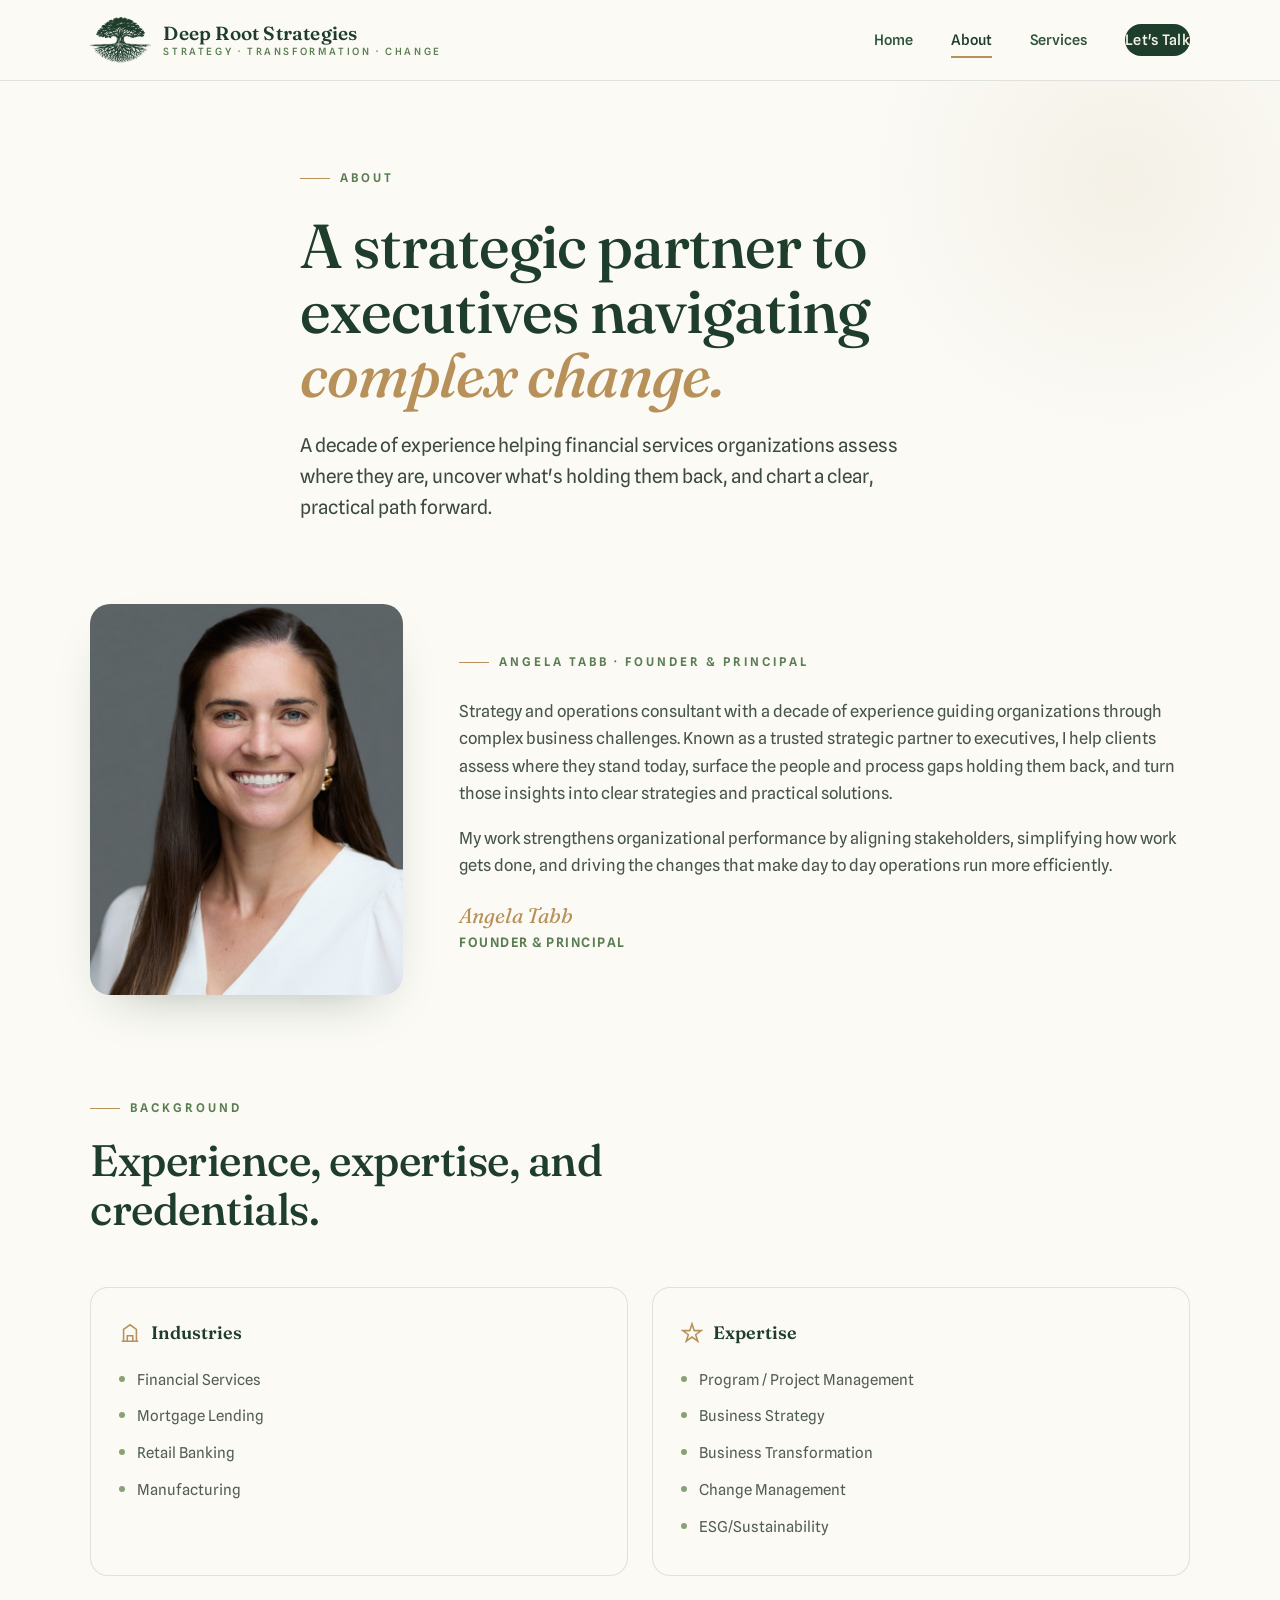
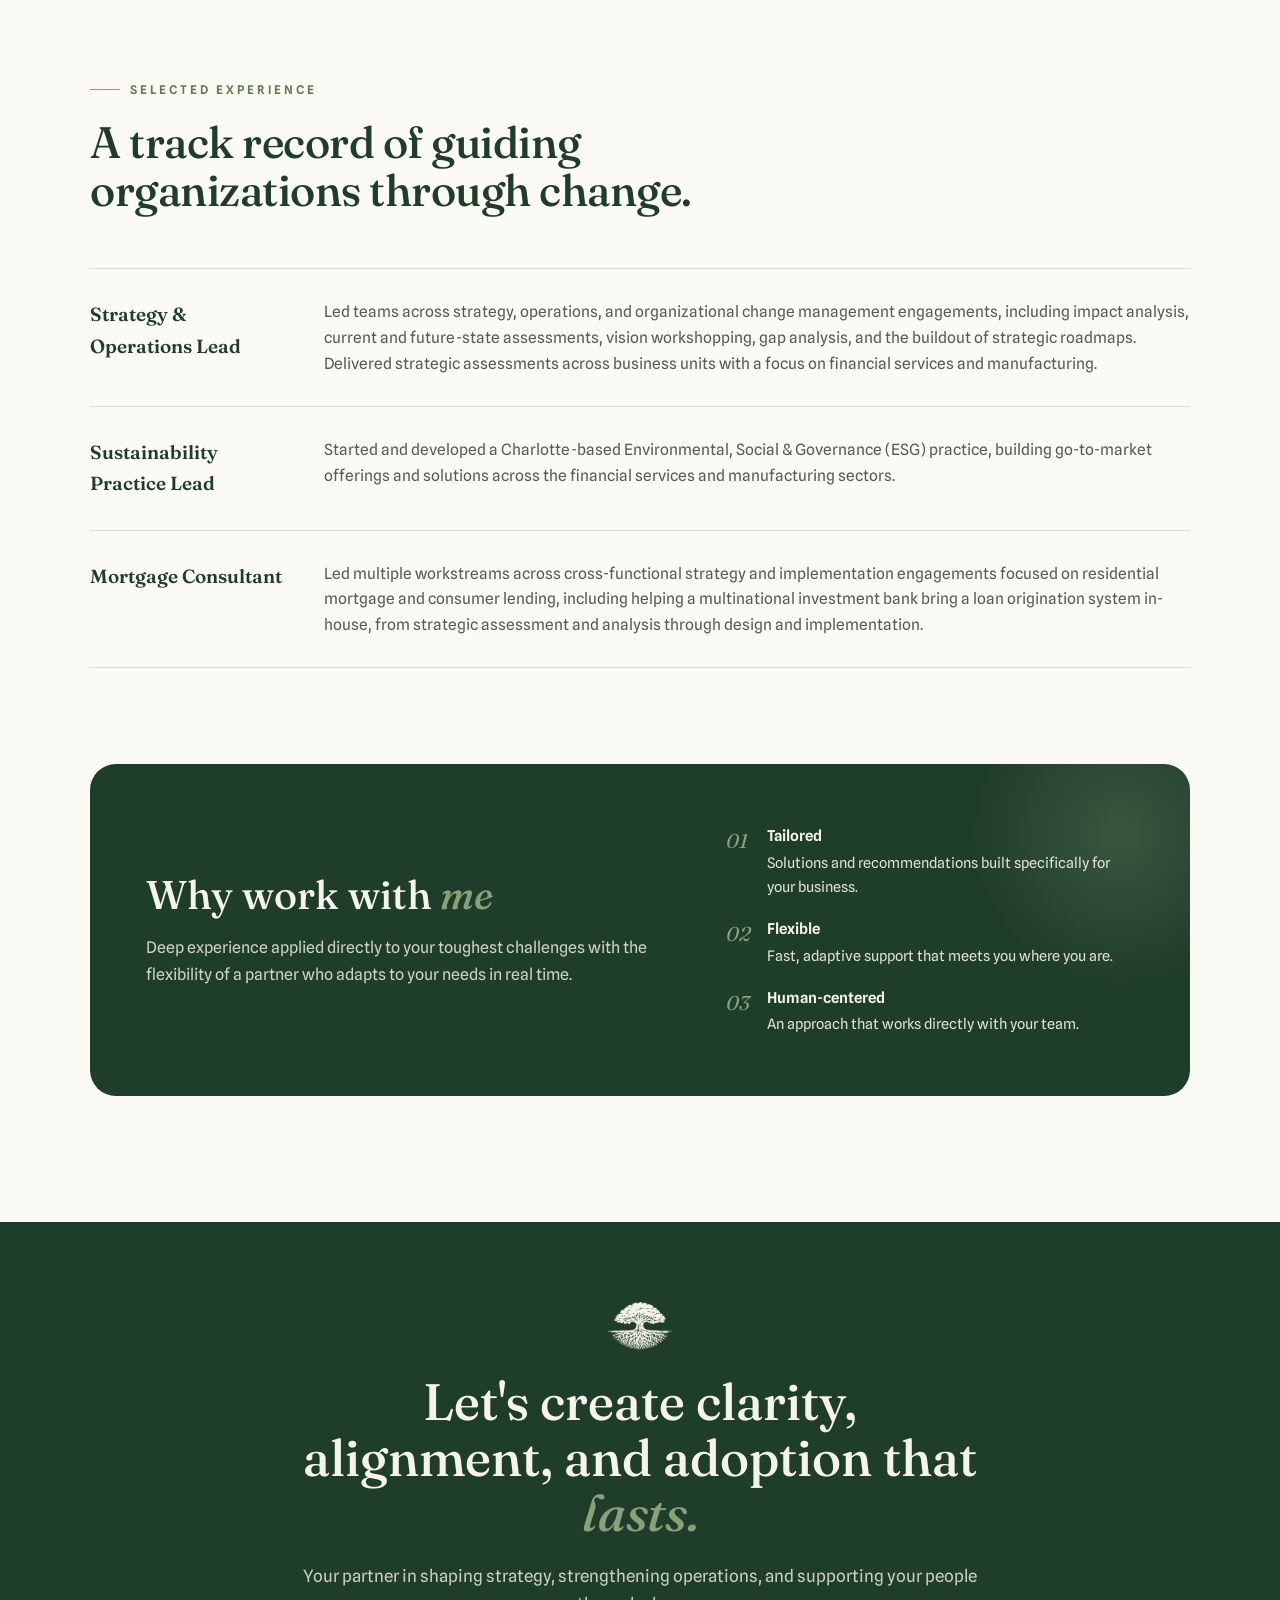
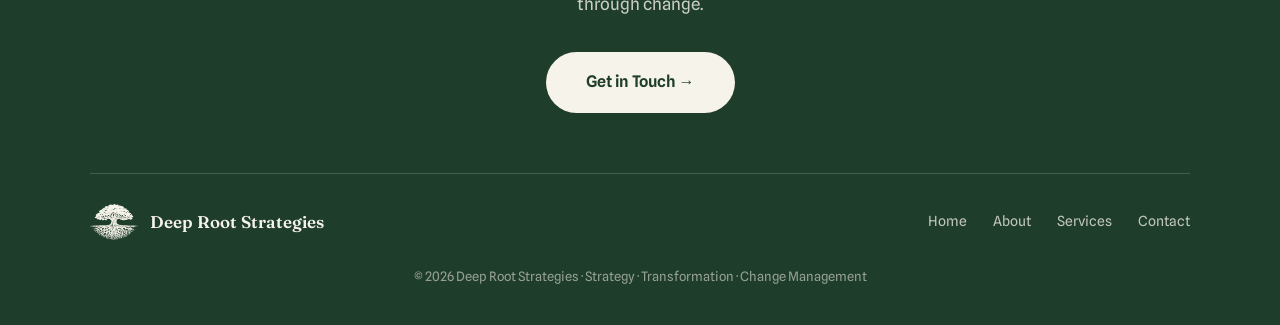
==== commit d8f6a581: "Fix mobile service label size and remove about photo logo - styles.css: increase svc-visual label to" ====
--- a/about.html
+++ b/about.html
@@ -61,7 +61,6 @@
     <div class="about" style="grid-template-columns:.6fr 1.4fr">
       <div class="about-img">
         <img src="assets/angela.jpg" alt="Angela Tabb, Founder &amp; Principal of Deep Root Strategies">
-        <span class="leaf"><img src="assets/logo-cream.png" alt="" style="width:34px"></span>
       </div>
       <div>
         <span class="eyebrow">Angela Tabb · Founder &amp; Principal</span>
--- a/assets/styles.css
+++ b/assets/styles.css
@@ -158,7 +158,7 @@
 .svc-visual::after{content:"";position:absolute;inset:0;background:radial-gradient(circle at 70% 20%,rgba(138,161,119,.25),transparent 60%)}
 .svc-visual .big-ic{position:relative;z-index:2;width:76px;height:76px}
 .svc-visual .big-ic svg{width:100%;height:100%;stroke:var(--cream);fill:none;stroke-width:1.2}
-.svc-visual .lbl{position:absolute;bottom:18px;left:20px;z-index:2;font-family:'Fraunces',serif;font-style:italic;color:var(--sage);font-size:16px}
+.svc-visual .lbl{font-family:'Fraunces',serif;font-style:italic;color:var(--cream);font-size:clamp(26px,3.2vw,40px);text-align:center;padding:0 28px;line-height:1.2;z-index:2}
 .svc-text .num{font-family:'Fraunces',serif;font-style:italic;color:var(--gold);font-size:17px;margin-bottom:8px}
 .svc-text h2{font-family:'Fraunces',serif;font-weight:500;font-size:clamp(26px,3.2vw,38px);color:var(--forest);line-height:1.1;margin-bottom:16px}
 .svc-text p.d{font-size:17.5px;color:#46544a;margin-bottom:20px}
@@ -203,4 +203,5 @@
   .ai-band{padding:44px 30px}
   .logo-stage{max-width:320px}
   section.block{padding:64px 0}
-}
+  .svc-visual .lbl{font-size:32px}
+}
